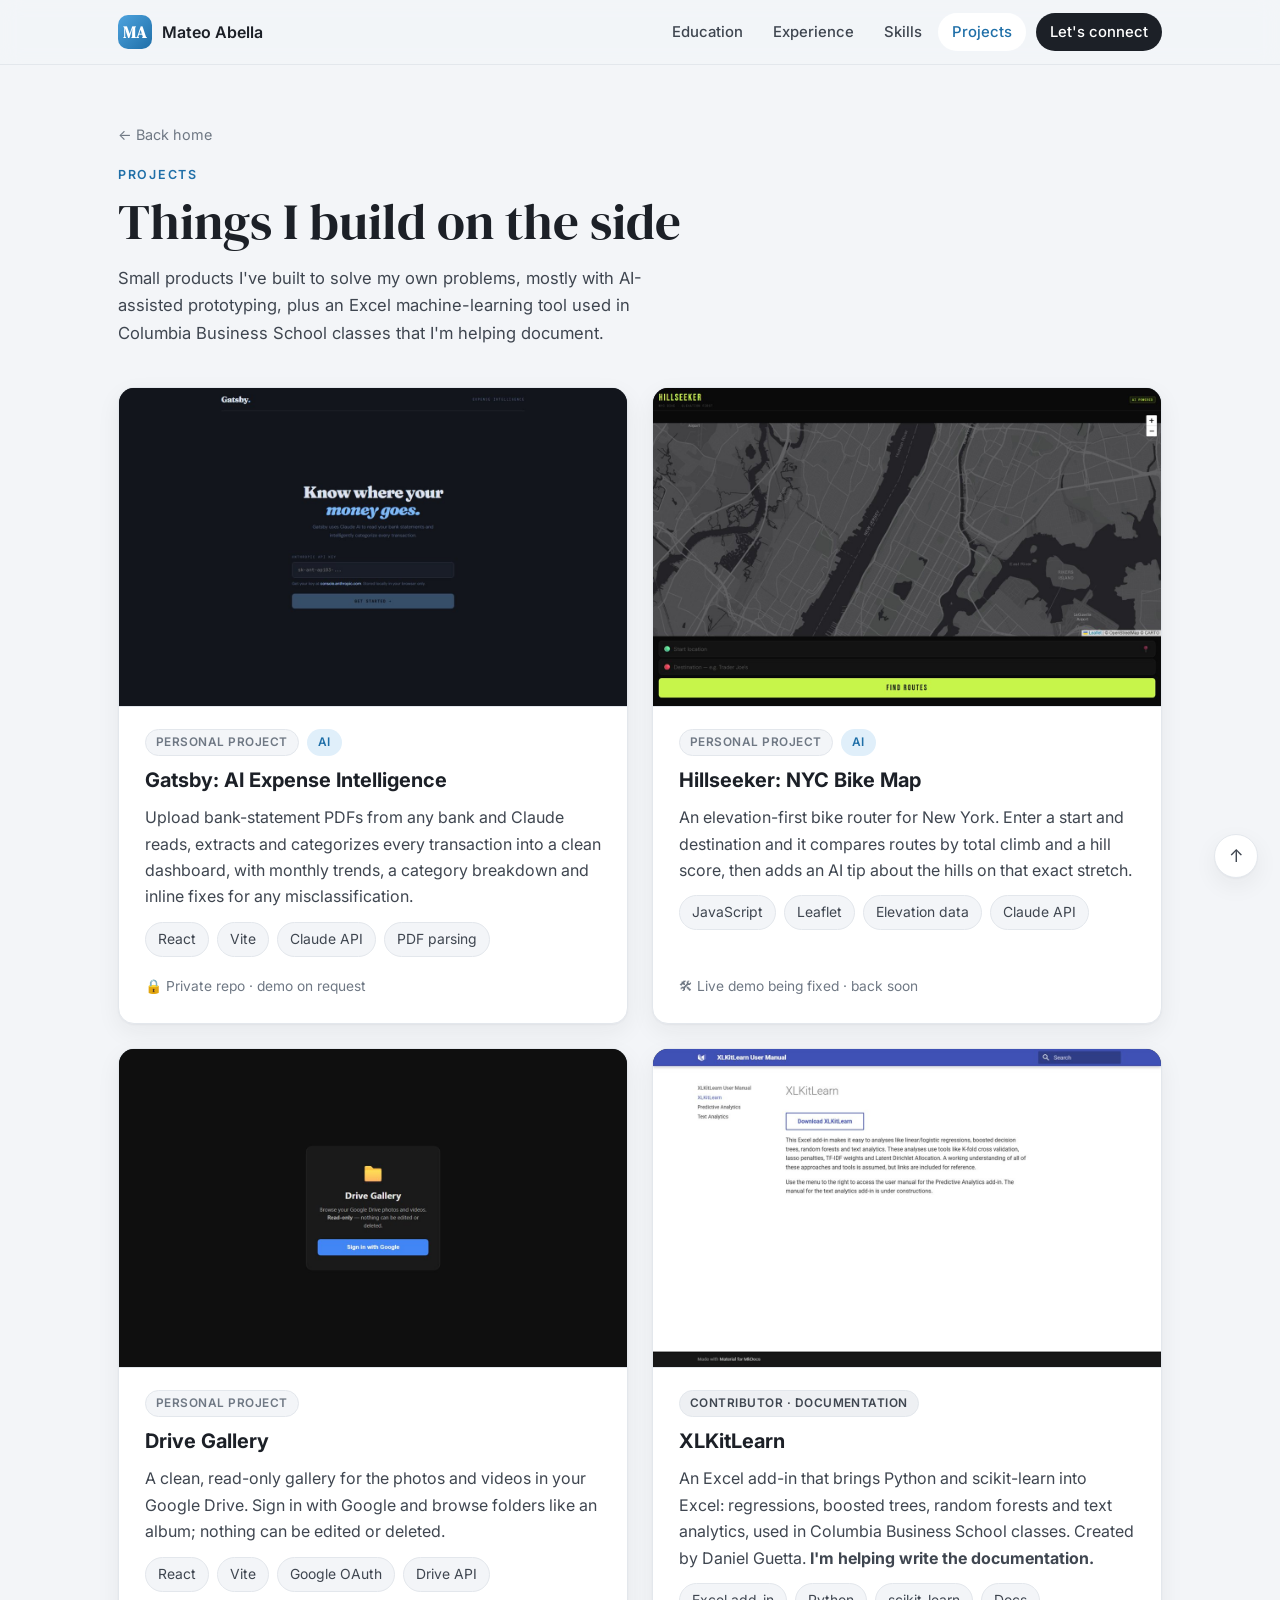
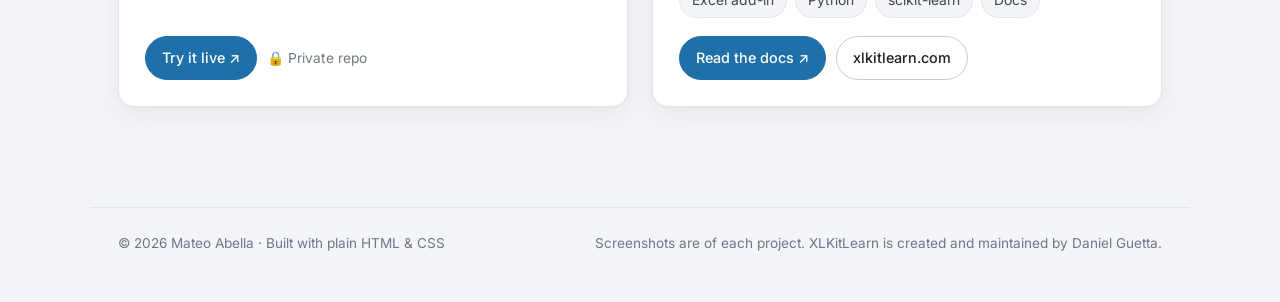
==== projects.html @ 5e9f9365 "Add projects gallery page and home page projects teaser New projects.html gallery with Gatsby, Hills" ====
<!DOCTYPE html>
<html lang="en">
<head>
  <meta charset="UTF-8">
  <meta name="viewport" content="width=device-width, initial-scale=1.0">
  <title>Projects · Mateo Abella</title>
  <meta name="description" content="Side projects by Mateo Abella: AI expense tracking, an elevation-first NYC bike map, a Google Drive gallery, and XLKitLearn documentation.">
  <link rel="preconnect" href="https://fonts.googleapis.com">
  <link rel="preconnect" href="https://fonts.gstatic.com" crossorigin>
  <link href="https://fonts.googleapis.com/css2?family=DM+Serif+Display&family=Inter:wght@400;500;600;700&display=swap" rel="stylesheet">
  <link rel="stylesheet" href="styles.css">
</head>
<body id="top">

  <!-- ================= NAV ================= -->
  <nav class="nav" aria-label="Main">
    <div class="wrap">
      <a class="brand" href="index.html"><span class="monogram">MA</span><span class="name">Mateo Abella</span></a>
      <ul>
        <li><a href="index.html#education">Education</a></li>
        <li><a href="index.html#experience">Experience</a></li>
        <li><a href="index.html#skills">Skills</a></li>
        <li><a href="projects.html" aria-current="page">Projects</a></li>
        <li><a class="cta" href="https://www.linkedin.com/in/mateoabella/" target="_blank" rel="noopener">Let's connect</a></li>
      </ul>
    </div>
  </nav>

  <main>
    <section class="page-head">
      <div class="wrap">
        <a class="back" href="index.html">← Back home</a>
        <div class="kicker">Projects</div>
        <h1>Things I build on the side</h1>
        <p class="lead">
          Small products I've built to solve my own problems, mostly with AI-assisted prototyping,
          plus an Excel machine-learning tool used in Columbia Business School classes that I'm helping document.
        </p>
      </div>
    </section>

    <section class="gallery-section">
      <div class="wrap">
        <div class="gallery">

          <!-- Gatsby -->
          <article class="card project" id="gatsby">
            <div class="shot"><img src="images/projects/gatsby.jpg" alt="Gatsby landing screen: Know where your money goes" loading="lazy" width="1200" height="750"></div>
            <div class="project-body">
              <div class="project-tags"><span class="tag">Personal project</span><span class="tag ai">AI</span></div>
              <h2>Gatsby: AI Expense Intelligence</h2>
              <p>Upload bank-statement PDFs from any bank and Claude reads, extracts and categorizes every transaction into a clean dashboard, with monthly trends, a category breakdown and inline fixes for any misclassification.</p>
              <div class="pills">
                <span class="pill">React</span><span class="pill">Vite</span><span class="pill">Claude API</span><span class="pill">PDF parsing</span>
              </div>
              <div class="project-links">
                <span class="note">🔒 Private repo · demo on request</span>
              </div>
            </div>
          </article>

          <!-- Hillseeker / Biker Map -->
          <article class="card project" id="biker-map">
            <div class="shot"><img src="images/projects/biker-map.jpg" alt="Hillseeker: dark map of New York City with route search" loading="lazy" width="1200" height="750"></div>
            <div class="project-body">
              <div class="project-tags"><span class="tag">Personal project</span><span class="tag ai">AI</span></div>
              <h2>Hillseeker: NYC Bike Map</h2>
              <p>An elevation-first bike router for New York. Enter a start and destination and it compares routes by total climb and a hill score, then adds an AI tip about the hills on that exact stretch.</p>
              <div class="pills">
                <span class="pill">JavaScript</span><span class="pill">Leaflet</span><span class="pill">Elevation data</span><span class="pill">Claude API</span>
              </div>
              <div class="project-links">
                <span class="note">🛠 Live demo being fixed · back soon</span>
              </div>
            </div>
          </article>

          <!-- Drive Gallery -->
          <article class="card project" id="drive-gallery">
            <div class="shot"><img src="images/projects/drive-gallery.jpg" alt="Drive Gallery sign-in screen" loading="lazy" width="1200" height="750"></div>
            <div class="project-body">
              <div class="project-tags"><span class="tag">Personal project</span></div>
              <h2>Drive Gallery</h2>
              <p>A clean, read-only gallery for the photos and videos in your Google Drive. Sign in with Google and browse folders like an album; nothing can be edited or deleted.</p>
              <div class="pills">
                <span class="pill">React</span><span class="pill">Vite</span><span class="pill">Google OAuth</span><span class="pill">Drive API</span>
              </div>
              <div class="project-links">
                <a class="btn primary" href="https://drive-gallery-ten.vercel.app" target="_blank" rel="noopener">Try it live ↗</a>
                <span class="note">🔒 Private repo</span>
              </div>
            </div>
          </article>

          <!-- XLKitLearn -->
          <article class="card project" id="xlkitlearn">
            <div class="shot"><img src="images/projects/xlkitlearn-docs.jpg" alt="XLKitLearn user manual home page" loading="lazy" width="1200" height="750"></div>
            <div class="project-body">
              <div class="project-tags"><span class="tag contrib">Contributor · Documentation</span></div>
              <h2>XLKitLearn</h2>
              <p>An Excel add-in that brings Python and scikit-learn into Excel: regressions, boosted trees, random forests and text analytics, used in Columbia Business School classes. Created by Daniel Guetta. <strong>I'm helping write the documentation.</strong></p>
              <div class="pills">
                <span class="pill">Excel add-in</span><span class="pill">Python</span><span class="pill">scikit-learn</span><span class="pill">Docs</span>
              </div>
              <div class="project-links">
                <a class="btn primary" href="https://docs.xlkitlearn.com/" target="_blank" rel="noopener">Read the docs ↗</a>
                <a class="btn" href="https://xlkitlearn.com/" target="_blank" rel="noopener">xlkitlearn.com</a>
              </div>
            </div>
          </article>

        </div>
      </div>
    </section>
  </main>

  <footer>
    <div class="wrap">
      <span>© 2026 Mateo Abella · Built with plain HTML &amp; CSS</span>
      <span class="credits">Screenshots are of each project. XLKitLearn is created and maintained by Daniel Guetta.</span>
    </div>
  </footer>

  <a class="to-top" href="#top" aria-label="Back to top">↑</a>
</body>
</html>
---- styles.css ----
/* =========================================================
   Mateo Abella: personal site
   Palette: cool greys + light blue
   ========================================================= */
:root {
  --bg: #f3f5f8;
  --surface: #ffffff;
  --line: #e3e7ec;
  --grey-300: #c5ccd5;
  --grey-500: #6f7884;
  --grey-700: #3f4650;
  --ink: #1c2027;
  --blue-50: #f0f7fd;
  --blue-100: #e0effa;
  --blue-300: #9fcdee;
  --blue-500: #4ea3de;
  --blue-700: #1f6fa8;
  --radius: 16px;
  --shadow: 0 1px 2px rgba(28, 32, 39, .04), 0 8px 24px rgba(28, 32, 39, .06);
  --max: 1100px;
  --serif: "DM Serif Display", Georgia, serif;
  --sans: "Inter", system-ui, -apple-system, "Segoe UI", Roboto, sans-serif;
}

* { box-sizing: border-box; }
html { scroll-behavior: smooth; scroll-padding-top: 80px; }
body {
  margin: 0;
  font-family: var(--sans);
  font-size: 16px;
  color: var(--grey-700);
  background: var(--bg);
  line-height: 1.65;
  -webkit-font-smoothing: antialiased;
}
img { max-width: 100%; display: block; }
a { color: var(--blue-700); text-decoration: none; }
a:hover { text-decoration: underline; }
h1, h2, h3, h4 { color: var(--ink); line-height: 1.2; margin: 0; }
.wrap { max-width: var(--max); margin: 0 auto; padding: 0 28px; }

/* ---------- Nav ---------- */
.nav {
  position: sticky; top: 0; z-index: 20;
  background: rgba(243, 245, 248, .85);
  backdrop-filter: saturate(1.4) blur(10px);
  border-bottom: 1px solid var(--line);
}
.nav .wrap { display: flex; align-items: center; justify-content: space-between; height: 64px; }
.brand { display: flex; align-items: center; gap: 10px; font-weight: 600; color: var(--ink); }
.brand:hover { text-decoration: none; }
.monogram {
  width: 34px; height: 34px; border-radius: 10px;
  display: grid; place-items: center;
  background: linear-gradient(135deg, var(--blue-500), var(--blue-700));
  color: #fff; font-family: var(--serif); font-size: 1rem; letter-spacing: .02em;
}
.nav ul { list-style: none; display: flex; align-items: center; gap: 2px; margin: 0; padding: 0; }
.nav ul a {
  display: block; padding: 7px 14px; border-radius: 999px;
  color: var(--grey-700); font-size: .93rem; font-weight: 500;
}
.nav ul a:hover { background: var(--surface); color: var(--blue-700); text-decoration: none; }
.nav ul a.cta { background: var(--ink); color: #fff; margin-left: 8px; }
.nav ul a.cta:hover { background: var(--blue-700); color: #fff; }

/* ---------- Hero ---------- */
/* Hero fills exactly one screen (minus the 64px nav) */
.hero {
  min-height: calc(100vh - 64px);
  min-height: calc(100svh - 64px);
  display: flex; flex-direction: column; justify-content: center;
  padding: 24px 0;
}
.hero-grid { display: grid; grid-template-columns: 1.5fr 1fr; gap: 48px; align-items: center; }
.eyebrow {
  display: inline-flex; align-items: center; gap: 8px;
  padding: 5px 12px; border-radius: 999px;
  background: var(--blue-100); color: var(--blue-700);
  font-size: .82rem; font-weight: 600; letter-spacing: .02em;
}
.eyebrow::before { content: ""; width: 7px; height: 7px; border-radius: 50%; background: var(--blue-500); }
.hero h1 {
  font-family: var(--serif); font-weight: 400;
  font-size: clamp(2.3rem, 4.4vw, 3.4rem); letter-spacing: -.01em;
  margin: 12px 0 0;
}
.hero h1 span { color: var(--blue-700); }
.lead { font-size: 1.04rem; max-width: 560px; margin: 12px 0 20px; color: var(--grey-700); }
.links { display: flex; flex-wrap: wrap; gap: 10px; align-items: center; }
.btn {
  display: inline-flex; align-items: center; gap: 8px;
  padding: 11px 20px; border-radius: 999px;
  border: 1px solid var(--grey-300); background: var(--surface);
  color: var(--ink); font-weight: 500; font-size: .95rem;
  transition: border-color .15s, background .15s, color .15s;
}
.btn:hover { text-decoration: none; border-color: var(--blue-500); color: var(--blue-700); }
.btn.primary { background: var(--blue-700); border-color: var(--blue-700); color: #fff; }
.btn.primary:hover { background: var(--ink); border-color: var(--ink); color: #fff; }
.btn svg { width: 16px; height: 16px; fill: currentColor; }
.location { color: var(--grey-500); font-size: .92rem; margin-left: 6px; }

.hero-photo { position: relative; justify-self: center; }
.hero-photo figure {
  margin: 0; border-radius: 20px; overflow: hidden;
  box-shadow: var(--shadow); aspect-ratio: 4 / 4.4;
  height: clamp(240px, 42vh, 380px); width: auto;
}
.hero-photo figure img { width: 100%; height: 100%; object-fit: cover; filter: saturate(.85); }
.hero-photo figure::after {
  content: ""; position: absolute; inset: 0; border-radius: 20px;
  background: linear-gradient(180deg, rgba(31, 111, 168, 0) 60%, rgba(28, 32, 39, .35));
}
.photo-caption {
  position: absolute; left: 22px; bottom: 20px; z-index: 2; color: #fff;
  font-size: .9rem; line-height: 1.4;
}
.photo-caption strong { display: block; font-size: 1.05rem; }
.float-card {
  position: absolute; z-index: 3; bottom: 18px; left: -40px;
  background: var(--surface); border-radius: 12px; padding: 10px 14px;
  box-shadow: var(--shadow); display: flex; align-items: center; gap: 10px;
  line-height: 1.35; white-space: nowrap;
}
.float-card img { height: 30px; width: auto; max-width: 72px; object-fit: contain; }
.float-card strong { display: block; color: var(--ink); font-size: .85rem; }
.float-card span { font-size: .76rem; color: var(--grey-500); }

/* Stats */
.stats {
  display: grid; grid-template-columns: repeat(5, 1fr);
  margin-top: 28px; background: var(--surface);
  border: 1px solid var(--line); border-radius: 14px; box-shadow: var(--shadow);
}
.stat { padding: 12px 18px; }
.stat + .stat { border-left: 1px solid var(--line); }
.stat b { display: block; font-family: var(--serif); font-weight: 400; font-size: 1.45rem; color: var(--ink); line-height: 1.15; }
.stat span { display: block; font-size: .78rem; line-height: 1.4; color: var(--grey-500); }

/* Logo strip */
.logo-strip { padding: 20px 0 0; }
.logo-strip p {
  text-align: center; font-size: .7rem; letter-spacing: .14em;
  text-transform: uppercase; color: var(--grey-500); margin: 0 0 10px;
}
.logos { display: flex; flex-wrap: wrap; justify-content: center; align-items: center; gap: 10px 36px; }
.logos a { display: block; opacity: .55; filter: grayscale(1); transition: opacity .2s, filter .2s; }
.logos a:hover { opacity: 1; filter: none; }
/* multiply drops the white box behind logos like Mercado Libre's */
.logos img { height: 20px; width: auto; mix-blend-mode: multiply; }
/* Balance visual weight: stacked logos need more height than bold wordmarks */
.logos a.stack img { height: 28px; }
.logos a.tall img { height: 30px; }
.logos a.bold img { height: 16px; }

/* ---------- Sections ---------- */
section { padding: 72px 0; }
.section-head { display: flex; align-items: end; justify-content: space-between; gap: 20px; margin-bottom: 28px; flex-wrap: wrap; }
.kicker { font-size: .78rem; letter-spacing: .14em; text-transform: uppercase; color: var(--blue-700); font-weight: 600; }
.section-head h2 { font-family: var(--serif); font-weight: 400; font-size: clamp(2rem, 4vw, 2.6rem); margin-top: 6px; }

.card {
  background: var(--surface); border: 1px solid var(--line);
  border-radius: var(--radius); box-shadow: var(--shadow);
}
.meta { color: var(--grey-500); font-size: .88rem; }

/* Education */
.edu-grid { display: grid; grid-template-columns: 1.4fr 1fr; gap: 20px; }
.edu { overflow: hidden; display: flex; flex-direction: column; }
.edu-banner { height: 170px; position: relative; overflow: hidden; }
.edu-banner img { width: 100%; height: 100%; object-fit: cover; object-position: center 40%; }
.edu-banner::after { content: ""; position: absolute; inset: 0; background: linear-gradient(90deg, rgba(31,111,168,.35), rgba(28,32,39,.1)); }
.edu-banner.plain { background: linear-gradient(135deg, var(--blue-100), #dfe4ea); display: grid; place-items: center; }
.edu-banner.plain::after { display: none; }
.edu-banner.plain img { width: auto; height: 96px; object-fit: contain; mix-blend-mode: multiply; }
.edu-body { padding: 22px 26px 26px; position: relative; }
.edu-logo {
  position: absolute; top: -30px; left: 24px;
  width: 120px; height: 60px; border-radius: 14px; background: #fff;
  box-shadow: var(--shadow); padding: 8px 12px; display: grid; place-items: center;
}
.edu-logo img { max-height: 100%; object-fit: contain; }
.edu h3 { font-size: 1.2rem; margin-top: 30px; }
.edu .degree { margin: 4px 0 0; color: var(--ink); font-weight: 500; }
.edu .meta { margin-top: 2px; }

/* Experience */
.exp-layout { display: grid; grid-template-columns: 220px 1fr; gap: 36px; align-items: start; }
.exp-index { position: sticky; top: 92px; display: flex; flex-direction: column; gap: 4px; }
.exp-index a {
  display: flex; align-items: center; justify-content: space-between;
  padding: 10px 14px; border-radius: 10px; color: var(--grey-700); font-weight: 500; font-size: .94rem;
  border: 1px solid transparent;
}
.exp-index a:hover { background: var(--surface); border-color: var(--line); color: var(--blue-700); text-decoration: none; }
.exp-index a span { color: var(--grey-500); font-size: .8rem; font-weight: 400; }

.timeline { position: relative; display: flex; flex-direction: column; gap: 22px; }
.job { padding: 26px 28px; }
.job-head { display: grid; grid-template-columns: 112px 1fr auto; gap: 18px; align-items: center; }
.job-logo {
  width: 112px; height: 56px; border-radius: 14px; background: #fff;
  border: 1px solid var(--line); display: grid; place-items: center; padding: 10px 12px; overflow: hidden;
}
.job-logo img { max-height: 100%; object-fit: contain; }
.job-logo.mono { background: linear-gradient(135deg, var(--blue-300), var(--blue-700)); border: 0; color: #fff; font-family: var(--serif); font-size: 1.6rem; }
.job-head h3 { font-size: 1.2rem; }
.tagline { margin: 2px 0 0; color: var(--grey-500); font-size: .92rem; }
.years {
  align-self: start; padding: 4px 12px; border-radius: 999px;
  background: var(--blue-50); color: var(--blue-700); font-size: .82rem; font-weight: 600; white-space: nowrap;
}

.role { margin-top: 22px; padding-left: 18px; border-left: 2px solid var(--blue-100); }
.role h4 { font-size: 1rem; font-weight: 600; }
.role h4 + h4 { margin-top: 2px; }
.role h4 .meta { font-weight: 400; margin-left: 6px; }
ul.points { margin: 10px 0 0; padding-left: 18px; }
ul.points li { margin-bottom: 7px; }
ul.points li::marker { color: var(--blue-500); }
.m { background: var(--blue-100); color: var(--ink); padding: 0 4px; border-radius: 4px; font-weight: 500; }

/* Photo band */
.band {
  position: relative; min-height: 340px; display: grid; align-items: end;
  background: url("https://upload.wikimedia.org/wikipedia/commons/thumb/1/1e/Puerto_Madero%2C_Buenos_Aires_%2840689219792%29_%28cropped%29.jpg/1920px-Puerto_Madero%2C_Buenos_Aires_%2840689219792%29_%28cropped%29.jpg") center / cover no-repeat;
  padding: 0;
}
.band::before { content: ""; position: absolute; inset: 0; background: linear-gradient(90deg, rgba(28,32,39,.82), rgba(31,111,168,.35)); }
.band .wrap { position: relative; padding-top: 72px; padding-bottom: 56px; color: #fff; }
.band blockquote { margin: 0; max-width: 640px; font-family: var(--serif); font-size: clamp(1.6rem, 3.4vw, 2.3rem); line-height: 1.25; }
.band p { margin: 14px 0 0; color: rgba(255,255,255,.8); font-size: .95rem; }

/* Skills */
.skills-grid { display: grid; grid-template-columns: 1fr 1.5fr 1.3fr; gap: 20px; }
.skill { padding: 24px 26px; }
.skill h3 { font-size: 1rem; margin-bottom: 14px; display: flex; align-items: center; gap: 10px; }
.skill h3 i {
  width: 30px; height: 30px; border-radius: 9px; background: var(--blue-100); color: var(--blue-700);
  display: grid; place-items: center; font-style: normal; font-size: .9rem;
}
.pills { display: flex; flex-wrap: wrap; gap: 8px; }
.pill {
  padding: 5px 12px; border-radius: 999px; background: var(--bg);
  border: 1px solid var(--line); font-size: .87rem; color: var(--grey-700);
}

/* Contact CTA */
.cta-card {
  margin-top: 56px; padding: 36px 40px; display: flex; align-items: center; justify-content: space-between; gap: 24px; flex-wrap: wrap;
  background: linear-gradient(135deg, var(--ink), #2b3644);
  border-radius: 24px; color: #fff;
}
.cta-card h3 { color: #fff; font-family: var(--serif); font-weight: 400; font-size: 1.8rem; }
.cta-card p { margin: 4px 0 0; color: rgba(255,255,255,.7); }
.cta-card .btn { border-color: rgba(255,255,255,.25); background: transparent; color: #fff; }
.cta-card .btn:hover { border-color: var(--blue-300); color: var(--blue-300); }
.cta-card .btn.primary { background: var(--blue-500); border-color: var(--blue-500); }
.cta-card .btn.primary:hover { background: #fff; color: var(--ink); }

/* ---------- Projects teaser (home) ---------- */
.teasers { display: grid; grid-template-columns: repeat(4, 1fr); gap: 18px; }
.teaser { overflow: hidden; color: var(--grey-700); transition: transform .15s, border-color .15s; }
.teaser:hover { transform: translateY(-3px); border-color: var(--blue-300); text-decoration: none; }
.teaser img { width: 100%; height: auto; aspect-ratio: 16 / 10; object-fit: cover; object-position: top; border-bottom: 1px solid var(--line); }
.teaser div { padding: 14px 16px 16px; }
.teaser strong { display: block; color: var(--ink); }
.teaser span { font-size: .86rem; color: var(--grey-500); }

/* ---------- Projects page ---------- */
.nav ul a[aria-current="page"] { background: var(--surface); color: var(--blue-700); }
.page-head { padding: 56px 0 8px; }
.page-head h1 { font-family: var(--serif); font-weight: 400; font-size: clamp(2.2rem, 4.6vw, 3.2rem); margin-top: 6px; }
.page-head .lead { margin-bottom: 0; }
.back { display: inline-block; font-size: .9rem; margin-bottom: 18px; color: var(--grey-500); }
.back:hover { color: var(--blue-700); }
.gallery-section { padding-top: 32px; }
.gallery { display: grid; grid-template-columns: repeat(2, 1fr); gap: 24px; }
.project { overflow: hidden; display: flex; flex-direction: column; transition: transform .15s, border-color .15s; }
.project:hover { transform: translateY(-3px); border-color: var(--blue-300); }
.shot { background: var(--ink); border-bottom: 1px solid var(--line); }
.shot img { width: 100%; height: auto; aspect-ratio: 16 / 10; object-fit: cover; object-position: top; }
.project-body { padding: 22px 26px 26px; display: flex; flex-direction: column; gap: 12px; flex: 1; }
.project-body h2 { font-size: 1.25rem; }
.project-body p { margin: 0; }
.project-tags { display: flex; gap: 8px; flex-wrap: wrap; }
.tag { font-size: .74rem; font-weight: 600; letter-spacing: .04em; text-transform: uppercase; padding: 3px 10px; border-radius: 999px; background: var(--bg); color: var(--grey-500); border: 1px solid var(--line); }
.tag.ai { background: var(--blue-100); color: var(--blue-700); border-color: transparent; }
.tag.contrib { background: #eef0f3; color: var(--grey-700); }
.project-links { margin-top: auto; padding-top: 6px; display: flex; flex-wrap: wrap; gap: 10px; align-items: center; }
.project-links .btn { padding: 9px 16px; font-size: .9rem; }
.note { font-size: .86rem; color: var(--grey-500); }

/* ---------- Footer ---------- */
footer { padding: 28px 0 48px; color: var(--grey-500); font-size: .85rem; }
footer .wrap { display: flex; flex-wrap: wrap; justify-content: space-between; gap: 10px 24px; border-top: 1px solid var(--line); padding-top: 24px; }
footer .credits a { color: var(--grey-500); text-decoration: underline; text-decoration-color: var(--grey-300); }

.to-top {
  position: fixed; right: 22px; bottom: 22px; z-index: 30;
  width: 44px; height: 44px; border-radius: 50%;
  display: grid; place-items: center;
  background: var(--surface); border: 1px solid var(--line); box-shadow: var(--shadow);
  color: var(--grey-700); font-size: 1.1rem;
}
.to-top:hover { color: var(--blue-700); text-decoration: none; }

/* ---------- Responsive ---------- */
@media (max-width: 900px) {
  .hero-grid, .edu-grid, .exp-layout, .skills-grid { grid-template-columns: 1fr; }
  .hero-photo { max-width: 460px; }
  .float-card { left: 16px; }
  .stats { grid-template-columns: repeat(2, 1fr); }
  .stat:nth-child(odd) { border-left: 0; }
  .stat:nth-child(n+3) { border-top: 1px solid var(--line); }
  .stat:last-child { grid-column: 1 / -1; }
  .exp-index { position: static; flex-direction: row; flex-wrap: wrap; }
  .exp-index a span { display: none; }
  .teasers { grid-template-columns: repeat(2, 1fr); }
  .gallery { grid-template-columns: 1fr; }
}
@media (max-width: 600px) {
  .wrap { padding: 0 18px; }
  .nav .brand span.name, .nav ul a.cta { display: none; }
  .job { padding: 22px 20px; }
  .job-head { grid-template-columns: 88px 1fr; }
  .job-logo { width: 88px; height: 48px; }
  .years { grid-column: 2; justify-self: start; }
  .cta-card { padding: 28px 24px; }
}
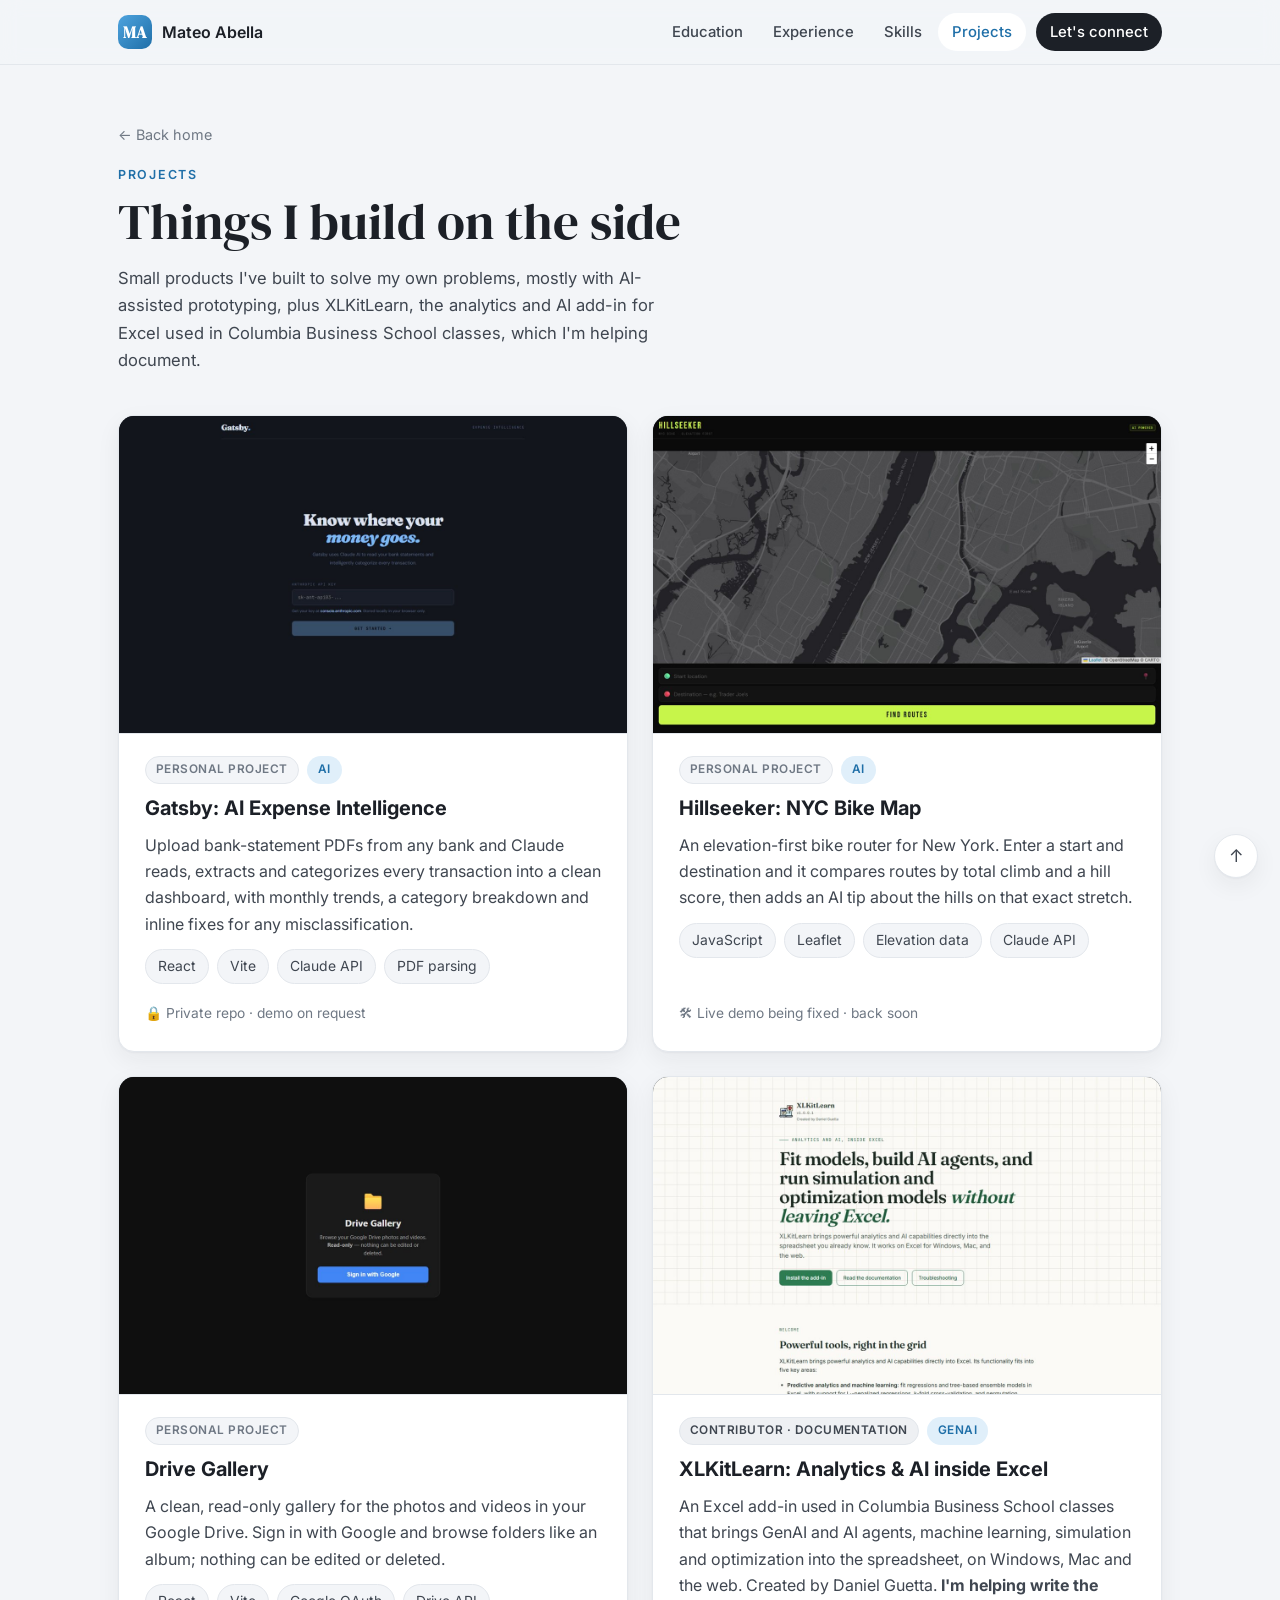
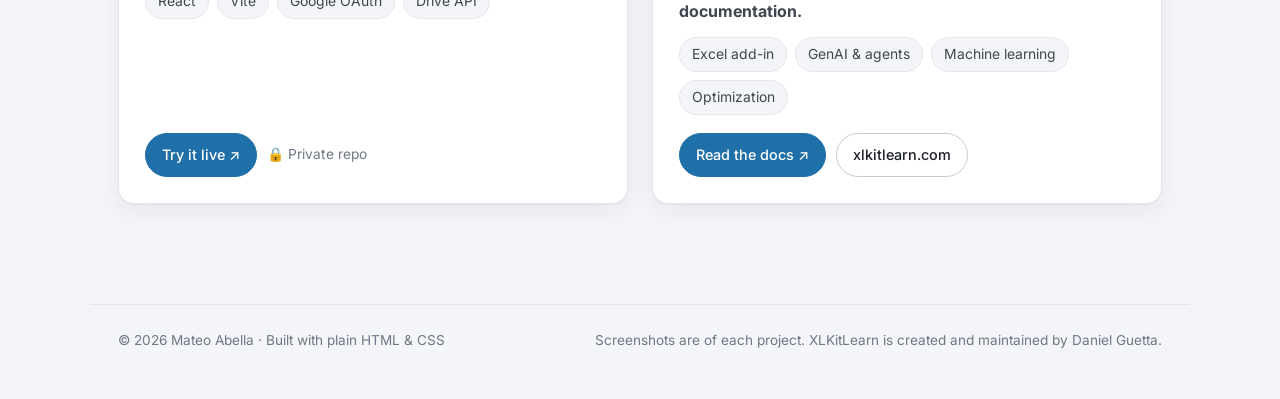
==== commit af8c0885: "Update XLKitLearn card with GenAI and full scope Describe XLKitLearn as an analytics and AI add-in f" ====
--- a/projects.html
+++ b/projects.html
@@ -4,7 +4,7 @@
   <meta charset="UTF-8">
   <meta name="viewport" content="width=device-width, initial-scale=1.0">
   <title>Projects · Mateo Abella</title>
-  <meta name="description" content="Side projects by Mateo Abella: AI expense tracking, an elevation-first NYC bike map, a Google Drive gallery, and XLKitLearn documentation.">
+  <meta name="description" content="Side projects by Mateo Abella: AI expense tracking, an elevation-first NYC bike map, a Google Drive gallery, and documentation for XLKitLearn, an analytics and AI add-in for Excel.">
   <link rel="preconnect" href="https://fonts.googleapis.com">
   <link rel="preconnect" href="https://fonts.gstatic.com" crossorigin>
   <link href="https://fonts.googleapis.com/css2?family=DM+Serif+Display&family=Inter:wght@400;500;600;700&display=swap" rel="stylesheet">
@@ -34,7 +34,7 @@
         <h1>Things I build on the side</h1>
         <p class="lead">
           Small products I've built to solve my own problems, mostly with AI-assisted prototyping,
-          plus an Excel machine-learning tool used in Columbia Business School classes that I'm helping document.
+          plus XLKitLearn, the analytics and AI add-in for Excel used in Columbia Business School classes, which I'm helping document.
         </p>
       </div>
     </section>
@@ -42,7 +42,6 @@
     <section class="gallery-section">
       <div class="wrap">
         <div class="gallery">
-
           <!-- Gatsby -->
           <article class="card project" id="gatsby">
             <div class="shot"><img src="images/projects/gatsby.jpg" alt="Gatsby landing screen: Know where your money goes" loading="lazy" width="1200" height="750"></div>
@@ -91,24 +90,22 @@
               </div>
             </div>
           </article>
-
           <!-- XLKitLearn -->
           <article class="card project" id="xlkitlearn">
-            <div class="shot"><img src="images/projects/xlkitlearn-docs.jpg" alt="XLKitLearn user manual home page" loading="lazy" width="1200" height="750"></div>
+            <div class="shot"><img src="images/projects/xlkitlearn.jpg" alt="XLKitLearn home page: Fit models, build AI agents, and run simulation and optimization models without leaving Excel" loading="lazy" width="1200" height="750"></div>
             <div class="project-body">
-              <div class="project-tags"><span class="tag contrib">Contributor · Documentation</span></div>
-              <h2>XLKitLearn</h2>
-              <p>An Excel add-in that brings Python and scikit-learn into Excel: regressions, boosted trees, random forests and text analytics, used in Columbia Business School classes. Created by Daniel Guetta. <strong>I'm helping write the documentation.</strong></p>
+              <div class="project-tags"><span class="tag contrib">Contributor · Documentation</span><span class="tag ai">GenAI</span></div>
+              <h2>XLKitLearn: Analytics &amp; AI inside Excel</h2>
+              <p>An Excel add-in used in Columbia Business School classes that brings GenAI and AI agents, machine learning, simulation and optimization into the spreadsheet, on Windows, Mac and the web. Created by Daniel Guetta. <strong>I'm helping write the documentation.</strong></p>
               <div class="pills">
-                <span class="pill">Excel add-in</span><span class="pill">Python</span><span class="pill">scikit-learn</span><span class="pill">Docs</span>
+                <span class="pill">Excel add-in</span><span class="pill">GenAI &amp; agents</span><span class="pill">Machine learning</span><span class="pill">Optimization</span>
               </div>
               <div class="project-links">
-                <a class="btn primary" href="https://docs.xlkitlearn.com/" target="_blank" rel="noopener">Read the docs ↗</a>
+                <a class="btn primary" href="https://xlkitlearn.com/docs.html" target="_blank" rel="noopener">Read the docs ↗</a>
                 <a class="btn" href="https://xlkitlearn.com/" target="_blank" rel="noopener">xlkitlearn.com</a>
               </div>
             </div>
           </article>
-
         </div>
       </div>
     </section>
